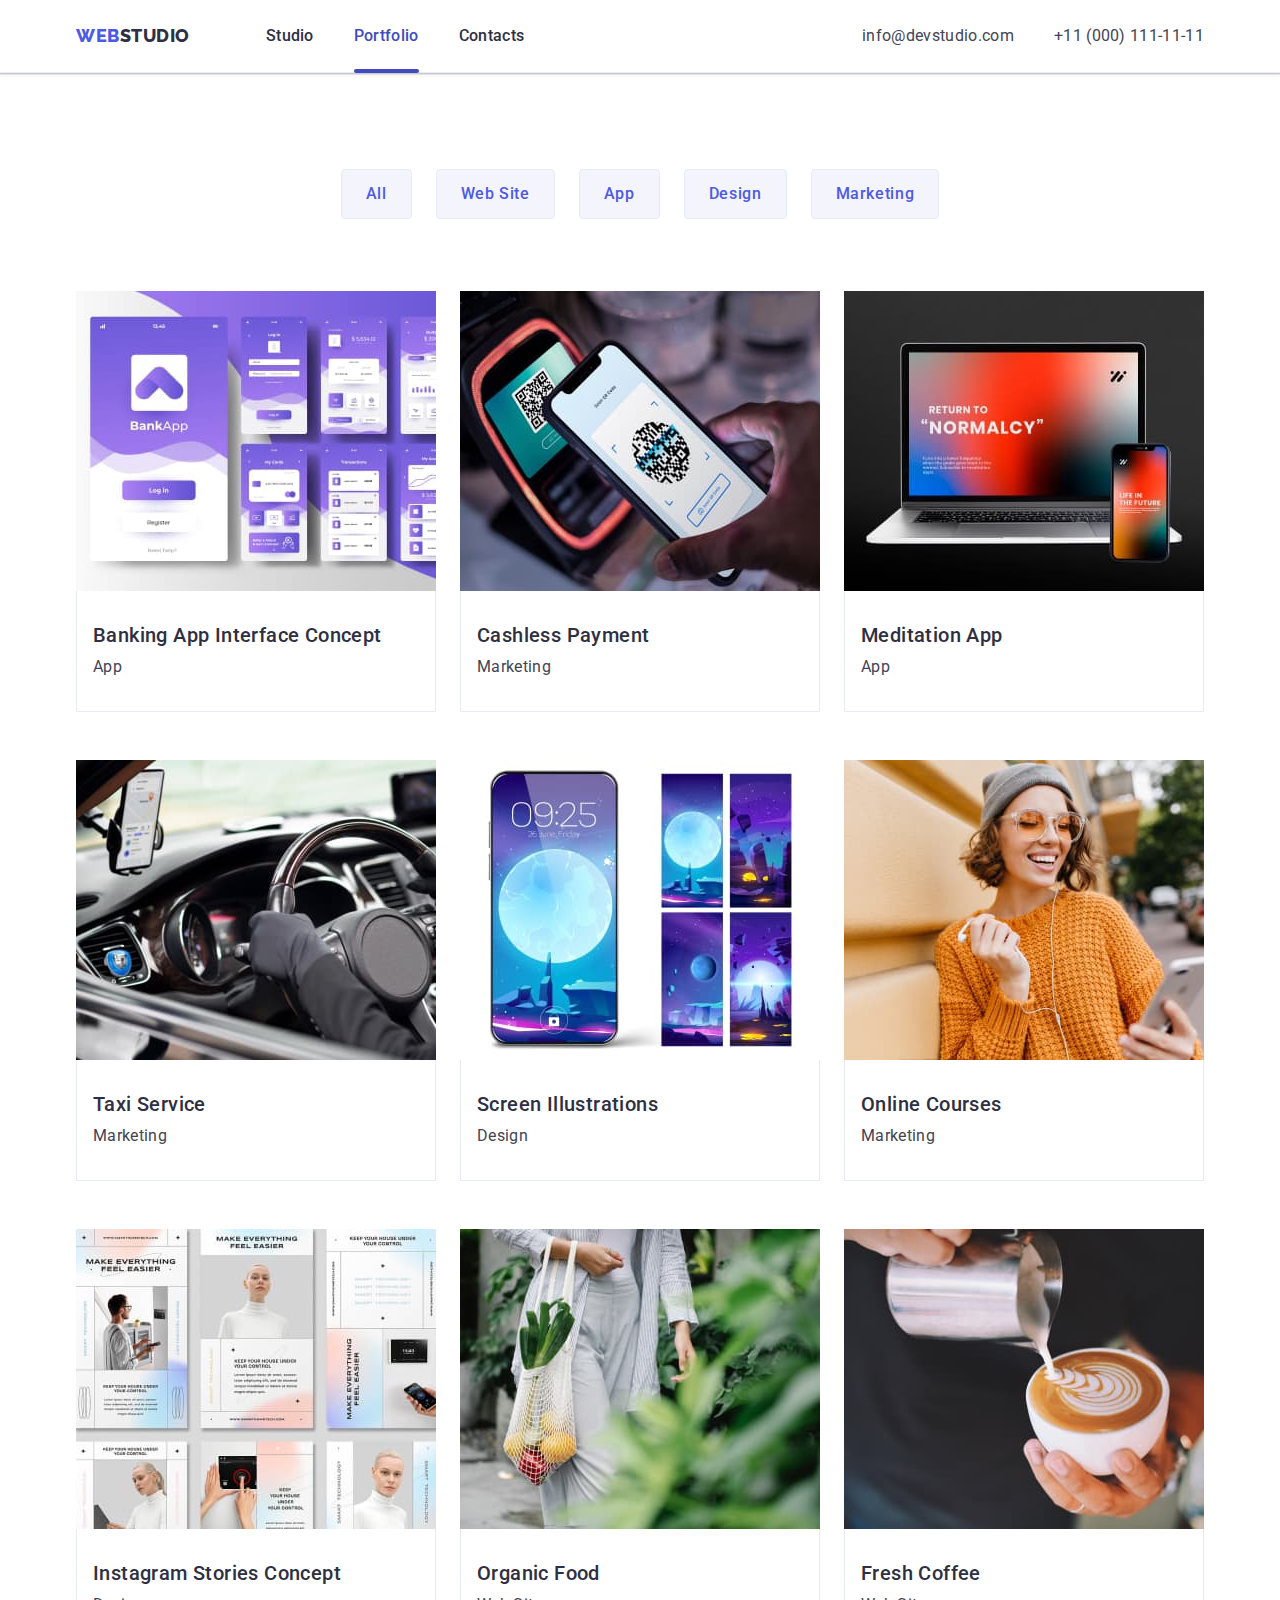
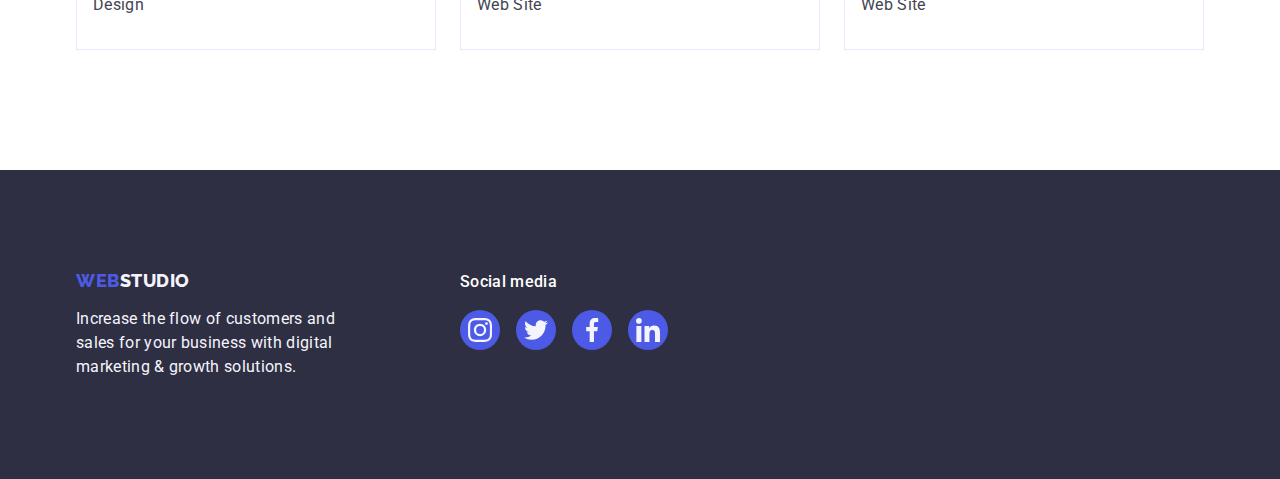
==== portfolio.html @ ef053e29 "index.html" ====
<!DOCTYPE html>
<html lang="en">

<head>
    <meta charset="UTF-8">
    <meta http-equiv="X-UA-Compatible" content="IE=edge">
    <meta name="viewport" content="width=device-width, initial-scale=1.0">
    <title>WebStudio Portfolio</title>

    <link rel="stylesheet"
        href="https://cdnjs.cloudflare.com/ajax/libs/modern-normalize/1.1.0/modern-normalize.min.css">

    <link rel="preconnect" href="https://fonts.googleapis.com">
    <link rel="preconnect" href="https://fonts.gstatic.com" crossorigin>
    <link
        href="https://fonts.googleapis.com/css2?family=Raleway:wght@800&family=Roboto:wght@400;500;700;900&display=swap"
        rel="stylesheet">

    <link rel="stylesheet" href="./css/styles.css">
</head>

<body>

    <!--Header-->

    <header class="page-header">
        <div class="container header-container">
            <nav class="page-nav">
                <a href="./index.html" class="logo link">Web<span class="logo-part-dark">Studio</span></a>

                <ul class="menu list">
                    <li class="menu-item"><a class="menu-link link" href="./index.html">Studio</a></li>
                    <li class="menu-item"><a class="menu-link current-menu-link link" href="./portfolio.html">Portfolio</a></li>
                    <li class="menu-item"><a class="menu-link link" href="">Contacts</a></li>

                </ul>
            </nav>
            <address class="contact-ifo link">
                <ul class="contact-info-list list">
                    <li class="contact-item"><a class="contact-data link"
                            href="mailto:info@devstudio.com">info@devstudio.com</a>
                    </li>
                    <li class="contact-item"><a class="contact-data link" href="tel:+110001111111">+11 (000)
                            111-11-11</a>
                    </li>
                </ul>
            </address>
        </div>
    </header>
    <main>

        <section class="portfolio-cards-section">

            <div class="portfolio-container container">

                <h1 hidden>Our Projects</h1>

                <!-- Buttons-->

                <ul class="filter-button-list list">
                    <li class="button-list-item">
                        <button class="filter-button" type="button">All</button>
                    </li>
                    <li class="button-list-item">
                        <button class="filter-button" type="button">Web Site</button>
                    </li>
                    <li class="button-list-item">
                        <button class="filter-button" type="button">App</button>
                    </li>
                    <li class="button-list-item">
                        <button class="filter-button" type="button">Design</button>
                    </li>
                    <li class="button-list-item">
                        <button class="filter-button" type="button">Marketing</button>
                    </li>
                </ul>


       <!-- Cards Section -->
       
        <ul class="projects-card-list list">
          <li class="project-card">

            <a class="project-link link" href="">
              <div class="product-action">
            <img
              src="./images/banking.jpg"
              alt="apps screens"
              width="360"
              height="300"
            />

            <p class="overlay">
              14 Stylish and User-Friendly App Design Concepts · Task Manager App · Calorie
              Tracker App · Exotic Fruit Ecommerce App · Cloud Storage App
            </p>
          </div>
            <div class="portfolio-card-content">
            <h2 class="description-title portfolio-description-title">Banking App Interface Concept</h2>
            <p class="description-text portfolio-description-text">App</p>
          </div>
          </a>
          </li>

          <li class="project-card">
            <a class="project-link link" href="">
              <div class="product-action">
            <img
              src="./images/cashless.jpg"
              alt="phone paymant"
              width="360"
              height="300"
            />
            <p class="overlay">
              14 Stylish and User-Friendly App Design Concepts · Task Manager App · Calorie
              Tracker App · Exotic Fruit Ecommerce App · Cloud Storage App
            </p>
              </div>
            <div class="portfolio-card-content">
            <h2 class="description-title portfolio-description-title">Cashless Payment</h2>
            <p class="description-text portfolio-description-text">Marketing</p>
          </div>
          </a>
          </li>

          <li class="project-card">
            <a class="project-link link" href="">
              <div class="product-action">
            <img
              src="./images/meditation.jpg"
              alt="laptop & phone"
              width="360"
              height="300"
            />
            <p class="overlay">
              14 Stylish and User-Friendly App Design Concepts · Task Manager App · Calorie
              Tracker App · Exotic Fruit Ecommerce App · Cloud Storage App
            </p>
             </div> 
            <div class="portfolio-card-content">
            <h2 class="description-title portfolio-description-title">Meditation App</h2>
            <p class="description-text portfolio-description-text">App</p>
          </div>
          </a>
          </li>

          <li class="project-card">
            <a class="project-link link" href="">
              <div class="product-action">
            <img
              src="./images/taxi.jpg"
              alt="Car driving"
              width="360"
              height="300"
            />
            <p class="overlay">
              14 Stylish and User-Friendly App Design Concepts · Task Manager App · Calorie
              Tracker App · Exotic Fruit Ecommerce App · Cloud Storage App
            </p>
             </div> 
            <div class="portfolio-card-content">
            <h2 class="description-title portfolio-description-title">Taxi Service</h2>
            <p class="description-text portfolio-description-text">Marketing</p>
          </div>
          </a>
          </li>

          <li class="project-card">
            <a class="project-link link" href="">
              <div class="product-action">
            <img
              src="./images/screen-illustrations.jpg"
              alt="screen-illustrations"
              width="360"
              height="300"
            />
            <p class="overlay">
              14 Stylish and User-Friendly App Design Concepts · Task Manager App · Calorie
              Tracker App · Exotic Fruit Ecommerce App · Cloud Storage App
            </p>
              </div>
            <div class="portfolio-card-content">
            <h2 class="description-title portfolio-description-title">Screen Illustrations</h2>
            <p class="description-text portfolio-description-text">Design</p>
          </div>
          </a>
          </li>

          <li class="project-card">
            <a class="project-link link" href="">
              <div class="product-action">
            <img
              src="./images/online-courses.jpg"
              alt="woman using phone"
              width="360"
              height="300"
            />
            <p class="overlay">
              14 Stylish and User-Friendly App Design Concepts · Task Manager App · Calorie
              Tracker App · Exotic Fruit Ecommerce App · Cloud Storage App
            </p>
              </div>
            <div class="portfolio-card-content">
            <h2 class="description-title portfolio-description-title">Online Courses</h2>
            <p class="description-text portfolio-description-text">Marketing</p>
          </div>
          </a>
          </li>

          <li class="project-card">
            <a class="project-link link" href="">
              <div class="product-action">
            <img
              src="./images/instagram-stories-concept.jpg"
              alt="instagram screens"
              width="360"
              height="300"
            />
            <p class="overlay">
              14 Stylish and User-Friendly App Design Concepts · Task Manager App · Calorie
              Tracker App · Exotic Fruit Ecommerce App · Cloud Storage App
            </p>
              </div>
            <div class="portfolio-card-content">
            <h2 class="description-title portfolio-description-title">Instagram Stories Concept</h2>
            <p class="description-text portfolio-description-text">Design</p>
          </div>
          </a>
          </li>

          <li class="project-card">
            <a class="project-link link" href="">
              <div class="product-action">
            <img
              src="./images/organic-food.jpg"
              alt="Organic Food in bag"
              width="360"
              height="300"
            />
            <p class="overlay">
              14 Stylish and User-Friendly App Design Concepts · Task Manager App · Calorie
              Tracker App · Exotic Fruit Ecommerce App · Cloud Storage App
            </p>
              </div>
            <div class="portfolio-card-content">
            <h2 class="description-title portfolio-description-title">Organic Food</h2>
            <p class="description-text portfolio-description-text">Web Site</p>
          </div>
          </a>
          </li>

          <li class="project-card">
            <a class="project-link link" href="">
              <div class="product-action">
            <img
              src="./images/fresh-coffee.jpg"
              alt="cup of coffee"
              width="360"
              height="300"
            />
            <p class="overlay">
              14 Stylish and User-Friendly App Design Concepts · Task Manager App · Calorie
              Tracker App · Exotic Fruit Ecommerce App · Cloud Storage App
            </p>
          </div>
            <div class="portfolio-card-content">
            <h2 class="description-title portfolio-description-title">Fresh Coffee</h2>
            <p class="description-text portfolio-description-text">Web Site</p>
          </div>
          </a>
          </li>
        </ul>
      </div>
      </section>
    
    </main>

    <!-- Footer -->
    <footer class="page-footer">
      <div class="footer-container container">

          <div class="footer-info">
              <a class="link footer-link" href="./index.html">Web<span class="logo-part-light">Studio</span></a>

              <p class="footer-text">Increase the flow of customers and sales for your
                  business with digital marketing & growth solutions.</p>
          </div>

          <div class="social-media-footer">

              <p class="social-media-text">Social media</p>

              <ul class="social-list-footer list">

                  <li class="social-list-item">

                      <a href="" class="footer-list-link">

                          <svg class="social-list-icon" aria-label="instagram icon" width="24" height="24">
                              <use href="./images/icons.svg#icon-instagram"></use>
                          </svg>
                      </a>
                  </li>

                  <li class="social-list-item">

                      <a href="" class="footer-list-link">
                          <svg class="social-list-icon" aria-label="twitter icon" width="24" height="24">
                              <use href="./images/icons.svg#icon-twitter"></use>
                          </svg>
                      </a>

                  </li>

                  <li class="social-list-item">
                      <a href="" class="footer-list-link">
                          <svg class="social-list-icon" aria-label="facebook icon" width="24" height="24">
                              <use href="./images/icons.svg#icon-facebook"></use>
                          </svg>
                      </a>
                  </li>

                  <li class="social-list-item">
                      <a href="" class="footer-list-link">

                          <svg class="social-list-icon" aria-label="linkedin icon" width="24" height="24">
                              <use href="./images/icons.svg#icon-linkedin"></use>
                          </svg>

                      </a>
                  </li>
              </ul>
          </div>
      </div>
  </footer>
</body>

</html>
---- css/styles.css ----
/* Studio Page */

:root {
  --logo-brand-color: #4d5ae5;
  --pressed-state-color: #404bbf;
  --body-brand-color: #2e2f42;
  --success-messages-color: #31d0aa;
  --body-text-color: #434455;
  --helper-text-color: #8e8f99;
  --subtle-background-color: #e7e9fc;
  --light-mode-background-color: #f4f4fd;
  --overlay-color: #2e2f42;
  --hero-color: #2e2f42;
  --page-background-color: #ffffff;
  --modal-background-color: #fcfcfc;
  --time-function: cubic-bezier(0.4, 0, 0.2, 1);
  --main-font-family: 'Roboto', sans-serif;
}
body {
  font-family: "Roboto", sans-serif;
  color: var(--body-text-color);
  font-weight: 400;
  font-size: 16px;
  line-height: 1.5;
  letter-spacing: 0.02em;
  background-color: var(--page-background-color);
}

h1,
h2,
h3,
h4,
p {
  margin-top: 0;
  margin-bottom: 0;
}

ul,
ol {
  margin-top: 0;
  margin-bottom: 0;
  padding-left: 0;
}

img {
  display: block;
}

button:hover,
button:focus {
  background-color: var(--pressed-state-color);
}

.list {
  list-style: none;
}

.container {
  width: 1158px;
  margin-left: auto;
  margin-right: auto;
  padding-right: 15px;
  padding-left: 15px;
}

/* --Page Header-- */

.page-header {
  display: flex;
  align-items: center;
  border-bottom-style: solid;
  border-bottom-width: 1px;
  border-bottom-color: var(--subtle-background-color);
  box-shadow: 0px 2px 1px rgba(46, 47, 66, 0.08),
    0px 1px 1px rgba(46, 47, 66, 0.16), 0px 1px 6px rgba(46, 47, 66, 0.08);
}

.header-container {
  display: flex;
  align-items: center;
  justify-content: space-between;
  padding-top: 24px;
  padding-bottom: 24px;
  width: 1158px;
  padding: 0 15px;
}

.page-nav {
  display: flex;
  align-items: center;
  /* column-gap: 76px; */
}
.menu {
  display: flex;
  gap: 40px;
}

.logo {
  font-family: "Raleway", sans-serif;
  font-weight: 800;
  font-size: 18px;
  line-height: 1.17;
  letter-spacing: 0.03em;
  text-transform: uppercase;
  color: var(--logo-brand-color);
  margin-right: 76px;
}

.logo-part-dark {
  color: var(--body-brand-color);
}
.logo-part-light {
  color: var(--light-mode-background-color);
  display: inline-block;
}

.link {
  text-decoration: none;
  font-style: normal;
}

.link:hover,
.link:focus {
  color: var(--pressed-state-color);
  
}

.menu-link {
  font-family: var(--main-font-family);
  font-weight: 500;
  font-size: 16px;
  line-height: 1.5;
  letter-spacing: 0.02em;
  padding: 24px 0;
  display: block;
  color: var(--body-brand-color);
  transition: color 250ms cubic-bezier(0.4, 0, 0.2, 1);
}
.menu-link:hover,
.menu-link:focus {
  color: var(--pressed-state-color);
  
}

/* .menu-link:hover:after {
  content: '';
  position: absolute;
  left: 0;
  bottom: 0;
  display: block;
  width: 100%;
  height: 4px;
  left: 0px;
  bottom: -1px;
  border-radius: 2px;
  background-color: var(--pressed-state-color);
  transition: var(--time-function);
} */
.current-menu-link {
  position: relative;
  color: var(--pressed-state-color);
}
.current-menu-link::after {
  content: '';
  position: absolute;
  display: block;
  width: 100%;
  height: 4px;
  left: 0px;
  bottom: -1px;
  background: var(--pressed-state-color);
  border-radius: 2px;
}



.contact-info {
  font-style: normal;
}

.contact-info-list {
  display: flex;
  gap: 40px;
}

.contact-data {
  color: var(--body-text-color);
  font-weight: 400;
  transition: color 250ms cubic-bezier(0.4, 0, 0.2, 1);

}

.contact-item {
  font-style: normal;
  font-weight: 400;
  color: var(--body-text-color);
  
}

/* ---Hero Section--- */

.hero-container {
  display: flex;
  text-align: center;
  align-items: center;
  flex-direction: column;
  gap: 48px;

}

.hero {
  margin-left: auto;
  margin-right: auto;
  background-color: var(--hero-color);
  background-image: linear-gradient(
      rgba(46, 47, 66, 0.7),
      rgba(46, 47, 66, 0.7)
    ),
    url(../images/bg.jpg);
  background-size: cover;
  max-width: 1440px;
  background-repeat: no-repeat;
  background-position: center;
}

.page-main-title {
  font-weight: 700;
  font-size: 56px;
  line-height: 1.07;
  letter-spacing: 0.02em;
  max-width: 496px;
  height: 120px;
  text-align: center;
  color: var(--page-background-color);
  margin-top: 188px;
}
.modal-open-btn {
  background-color: var(--logo-brand-color);
  font-weight: 500;
  font-size: 16px;
  line-height: 1.5;
  letter-spacing: 0.04em;
  cursor: pointer;
  color: var(--page-background-color);
  padding: 16px 32px;
  min-width: 169px;
  height: 56px;
  border: none;
  border-radius: 4px;
  margin-bottom: 188px;
  box-shadow: 0px 4px 4px rgba(0, 0, 0, 0.15);
  transition: background-color 250ms cubic-bezier(0.4, 0, 0.2, 1);

}

.modal-open-btn:hover,
.modal-open-btn:focus {
  box-shadow: 0px 4px 4px rgba(0, 0, 0, 0.15);
  transition: var(--timing-function);

  
}
.section-title {
  font-weight: 700;
  font-size: 36px;
  line-height: 1.11;
  letter-spacing: 0.02em;
  text-align: center;
  text-transform: capitalize;
  color: var(--hero-color);
  margin-bottom: 72px;
}

.description-title {
  font-weight: 500;
  font-size: 20px;
  line-height: 1.2;
  letter-spacing: 0.02em;
  color: var(--hero-color);
  text-align: center;
  margin-bottom: 8px;
}

/* --Our Advantages Section-- */

.advantages-img-list {
  display: flex;
  justify-content: center;
  gap: 24px;
  margin-bottom: 8px;
}

.advantages-section-icon {
  display: flex;
  align-items: center;
  justify-content: center;
  height: 112px;
  background-color: var(--light-mode-background-color);
  border-radius: 4px;
  margin-bottom: 8px;
}

.advantages-img-icon {
  margin: 24px 100px;
}
.services-section-title {
  margin-bottom: 72px;
}

.our-advantages-section {
  padding-top: 120px;
}
.our-advantages-list {
  display: flex;
  gap: 24px;
  flex-basis: calc(100% - 48px / 3);
}

.our-services-list {
  display: flex;
  gap: 24px;
}

.advantages-list-item {
  width: calc((100%-72px) / 4);
}

.advantages-title {
  text-align: left;
}

/* ---------Our Services Section--------- */

.our-services-list {
  display: flex;
  gap: 24px;
  flex-basis: calc(100% - 48px / 3);
}

.our-services-list-item {
  width: calc(100% - 48px / 3);
}
/* -Our Team Section*/

.our-services-section {
  margin-top: 120px;
}

.our-team-section {
  background-color: var(--light-mode-background-color);
  margin-top: 120px;
  padding-top: 120px;
  padding-bottom: 120px;
}


.ourteam-section-title {
  margin-bottom: 72px;
}
.our-team-list {
  display: flex;
  gap: 24px;
}

.our-team-list-item {
  width: calc(100% - 72px / 4);
  box-shadow: 0px 1px 6px rgba(46, 47, 66, 0.08),
    0px 1px 1px rgba(46, 47, 66, 0.16), 0px 2px 1px rgba(46, 47, 66, 0.08);
    transition: var(--time-function);

}

.card-text {
  text-align: center;
}


.our-team-list-content {
  padding: 32px 0;
}

.our-team-list-item {
  border-radius: 0px 0px 4px 4px;
}

.card {
  background-color: var(--page-background-color);
}

/* --Customers Section-- */

.customers-section {
  padding: 120px 0;
}

.customers-section-title {
  margin-bottom: 72px;
  line-height: 1.1;
}

.customers-list-icon {
  margin: 16px 32px;
  fill: currentColor;
}

.customers-list {
  display: flex;
  justify-content: center;
  gap: 24px;
}

.customers-list-link {
  display: flex;
  justify-content: center;
  width: 100%;
  height: 100%;
  border-radius: 4px;
  align-items: center;
  color: var(--helper-text-color);
  border: 1px solid var(--helper-text-color);
  transition: border-color 250ms cubic-bezier(0.4, 0, 0.2, 1),
    color 250ms cubic-bezier(0.4, 0, 0.2, 1);

}
.customers-list-item {
  width: calc((100% - 120px) / 6);
  height: 88px;
}

.customers-list-link:hover,
.customers-list-link:focus {
  color: var(--pressed-state-color);
  border: 1px solid var(--pressed-state-color);
  
}

/* --Footer-- */

.footer-container {
  display: flex;
  align-items: baseline;
}

.footer-info {
  margin-right: 120px;
}

.page-footer {
  background-color: var(--hero-color);
  padding: 100px 0;
}

.footer-text {
  color: var(--light-mode-background-color);
  width: 264px;
}

.footer-link {
  display: inline-block;
  margin-bottom: 16px;
  font-family: "Raleway", sans-serif;
  font-weight: 800;
  font-size: 18px;
  line-height: 1.17;
  letter-spacing: 0.03em;
  color: var(--logo-brand-color);
  text-transform: uppercase;
  
}

.social-media-text {
  margin-bottom: 16px;
  
  font-weight: 500;
  color: var(--page-background-color);
}

.social-list-footer {
  display: flex;
  justify-content: center;
  gap: 16px;
  margin-top: 8px;
}

.footer-list-link {
  display: flex;
  justify-content: center;
  width: 40px;
  height: 40px;
  border-radius: 50%;
  background-color: var(--logo-brand-color);
  align-items: center;
  transition: background-color 250ms cubic-bezier(0.4, 0, 0.2, 1);
}

.footer-list-link:hover,
.footer-list-link:focus {
  background-color: var(--success-messages-color);
  transition: var(--time-function);
.

}

/*--Portfolio Page-- */

/* --Buttons-- */

.portfolio-cards-section {
  padding: 96px 0 120px;
}

.filter-button-list {
  display: flex;
  justify-content: center;
  margin-bottom: 72px;
  gap: 24px;
}

.filter-button:hover,
.filter-button:focus {
  cursor: pointer;
  color: var(--page-background-color);
  border: 1px solid transparent;
  box-shadow: 0px 3px 1px rgba(0, 0, 0, 0.1), 0px 2px 1px rgba(0, 0, 0, 0.08),
    0px 2px 2px rgba(0, 0, 0, 0.12);
    transition: var(--time-function);

}
/* .button-list-item{
  transition: color 250ms cubic-bezier(0.4, 0, 0.2, 1), background-color 250ms cubic-bezier(0.4, 0, 0.2, 1), border-color 250ms cubic-bezier(0.4, 0, 0.2, 1), box-shadow 250ms cubic-bezier(0.4, 0, 0.2, 1);
} */

.filter-button {
  font-weight: 500;
  font-size: 16px;
  line-height: 1.5;
  letter-spacing: 0.04em;
  color: var(--logo-brand-color);
  background-color: var(--light-mode-background-color);
  padding: 12px 24px;
  border: 1px solid var(--subtle-background-color);
  border-radius: 4px;
  min-width: 69px;
  transition: color 250ms cubic-bezier(0.4, 0, 0.2, 1),
    background-color 250ms cubic-bezier(0.4, 0, 0.2, 1),
    border-color 250ms cubic-bezier(0.4, 0, 0.2, 1), box-shadow 250ms cubic-bezier(0.4, 0, 0.2, 1);
    

}

/* --Cards Section-- */

.projects-card-list {
  display: flex;
  flex-wrap: wrap;
  flex-basis: calc(100% / 9 - 24px);
  
  column-gap: 24px;
  row-gap: 48px;
}

.project-link {
  display: block;
  
  transition: box-shadow 250ms cubic-bezier(0.4, 0, 0.2, 1);
  
}

.project-link:hover,
.project-link:focus {
  box-shadow: 0px 1px 6px rgba(46, 47, 66, 0.08),
    0px 1px 1px rgba(46, 47, 66, 0.16), 0px 2px 1px rgba(46, 47, 66, 0.08);
    transition: var(--time-function);

}

.project-card {
  flex-basis: calc((100% - 48px) / 3);
  
}
.product-action {
  position: relative;
  overflow: hidden;
}
.overlay {
  position: absolute;
  top: 0;
  left: 0;
  width: 100%;
  height: 100%;
  padding: 40px 32px;
  font-family: var(--main-font-family);
  font-size: 16px;
  line-height: 1.5;
  letter-spacing: 0.02em;
  background-color: var(--logo-brand-color);
  color: var(--light-mode-background-color);
  overflow: auto;
  transform: translateY(100%);
  transition: transform 250ms cubic-bezier(0.4, 0, 0.2, 1);
}
.project-link:hover .overlay,
.project-link:focus .overlay {
  transform: translateY(0%);
  

}
.portfolio-card-content {
  border: 1px solid var(--subtle-background-color);
  border-top: none;
  padding: 32px 16px;
}
.portfolio-description-title {
  text-align: left;
}

.portfolio-description-text {
  text-align: left;
  margin-top: 8px;
  color: var(--body-text-color);
}

/* Social Media Icons */

.social-list {
  display: flex;
  justify-content: center;
  gap: 24px;
  margin-top: 8px;
  
}

.social-list-icon {
  fill: var(--light-mode-background-color);
  
}

.social-list-link {
  display: flex;
  justify-content: center;
  width: 40px;
  height: 40px;
  border-radius: 50%;
  background-color: var(--logo-brand-color);
  align-items: center;
  transition: background-color 250ms cubic-bezier(0.4, 0, 0.2, 1);

}

.social-list-link:hover,
.social-list-link:focus {
  background-color: var(--pressed-state-color);
  

}

/* Modal */
.backdrop {
position: fixed;
top: 0;
left: 0;
z-index: 100;
width: 100%;
height: 100%;
background-color: rgba(46, 47, 66, 0.4);
transition: opacity 250ms cubic-bezier(0.4, 0, 0.2, 1),
    visibility 250ms cubic-bezier(0.4, 0, 0.2, 1);

}
.modal {
  position: absolute;
  top: 50%;
  left: 50%;
  transform: translate(-50%, -50%);
  width: 408px;
  min-height: 584px;
  background-color: #fcfcfc;
  box-shadow: 0px 1px 1px rgba(0, 0, 0, 0.14), 0px 1px 3px rgba(0, 0, 0, 0.12),
    0px 2px 1px rgba(0, 0, 0, 0.2);
  border-radius: 4px;
  transition: transform 250ms cubic-bezier(0.4, 0, 0.2, 1);
}
.modal-close-btn {
  position: absolute;
  top: 24px;
  right: 24px;
  display: flex;
  align-items: center;
  justify-content: center;
  padding: 0;
  width: 24px;
  height: 24px;
  padding-left: 0;
  padding-right: 0;
  background-color: var(--subtle-background-color);
  border: 1px solid rgba(0, 0, 0, 0.1);
  border-radius: 50%;
  cursor: pointer; 
  transition: background-color 250ms cubic-bezier(0.4, 0, 0.2, 1),
    border 250ms cubic-bezier(0.4, 0, 0.2, 1);
    
    
}
.modal-close-btn:hover,
.modal-close-btn:focus {
  background-color: var(--pressed-state-color);
  border: none;
  
}
.modal-close-btn:hover .modal-close-icon,
.modal-close-btn:focus .modal-close-icon {
  fill: #ffffff;
  
}
.modal-close-icon {
  fill: var(--body-text-color);
  transition: fill 250ms cubic-bezier(0.4, 0, 0.2, 1);
}
.is-hidden {
  opacity: 0;
  visibility: hidden;
  pointer-events: none;
  
}
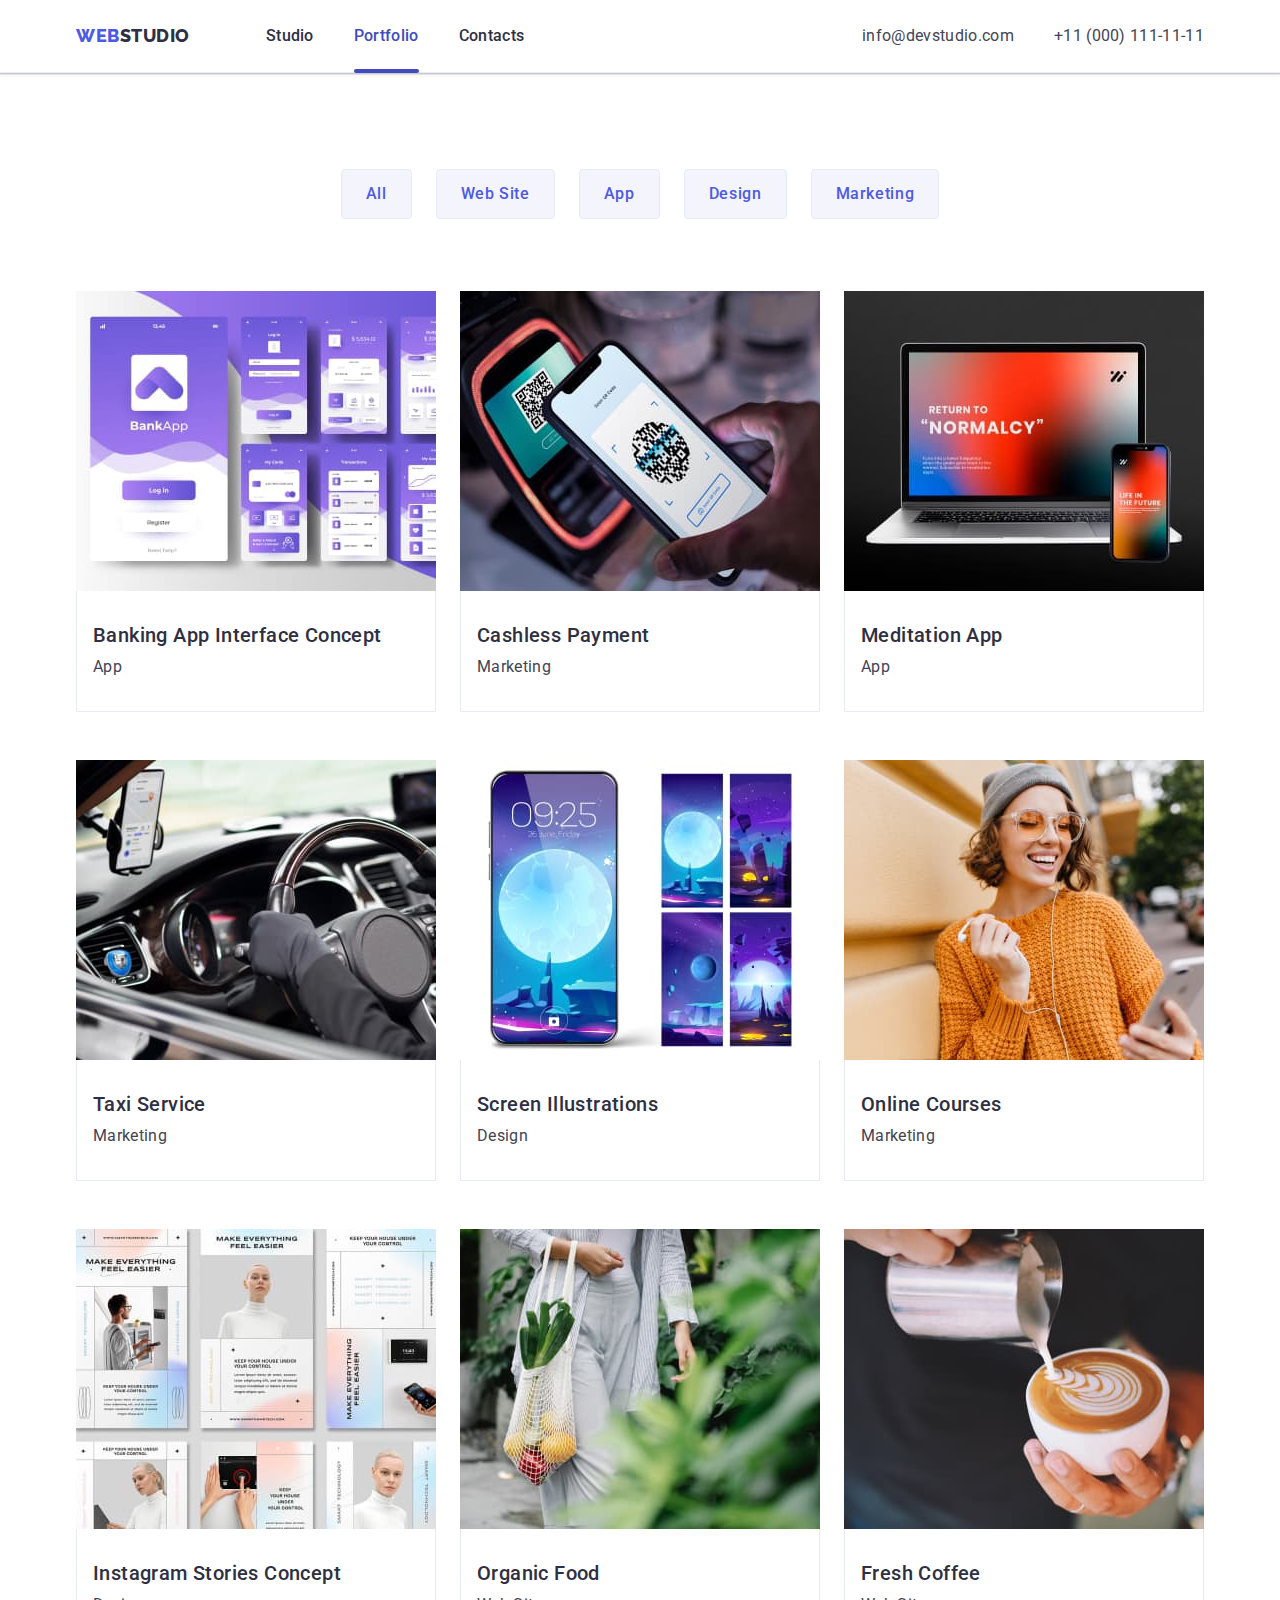
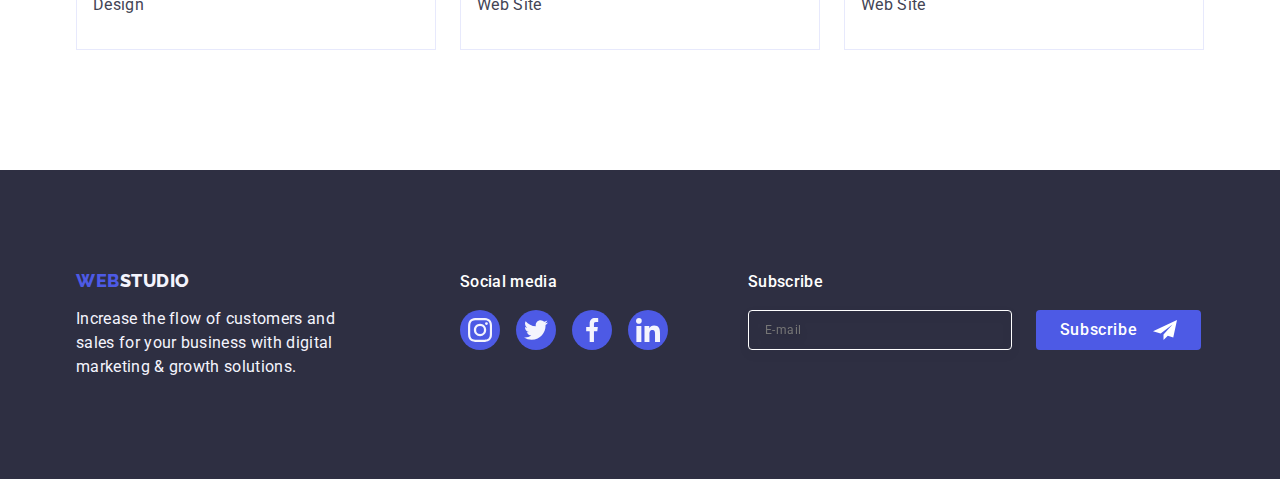
==== commit 7fc103d7: "index.html280523" ====
--- a/portfolio.html
+++ b/portfolio.html
@@ -331,6 +331,25 @@
                   </li>
               </ul>
           </div>
+          <div class="footer-form-container">
+            <p class="footer-form-text">Subscribe</p>
+
+            <form class="footer-form">
+
+                <label class="footer-form-label">
+                    <input class="footer-form-input" name="footer-form-email" type="email" placeholder="E-mail">
+                </label>
+
+                <button class="footer-form-button" type="submit">Subscribe
+
+                    <svg class="footer-icon" width="24" height="24">
+                        <use href="./images/icons.svg#icon-subscribe"></use>
+                    </svg>
+                </button>
+
+            </form>
+
+        </div>
       </div>
   </footer>
 </body>
--- a/css/styles.css
+++ b/css/styles.css
@@ -497,7 +497,7 @@
 .footer-list-link:focus {
   background-color: var(--success-messages-color);
   transition: var(--time-function);
-.
+
 
 }
 
@@ -654,6 +654,67 @@
 
 }
 
+/* Footer-Form */
+.footer-form-text {
+  margin-bottom: 16px;
+  font-weight: 500;
+  font-size: 16px;
+  line-height: 1.5;
+  letter-spacing: 0.02em;
+  color: var(--page-background-color);
+}
+
+.footer-form {
+  display: flex;
+}
+
+.footer-form-label {
+  margin-right: 24px;
+}
+
+.footer-form-input {
+  width: 264px;
+  height: 40px;
+  border: 1px solid var(--page-background-color);
+  background-color: transparent;
+  font-size: 12px;
+  line-height: 1.5;
+  letter-spacing: 0.04em;
+  padding-left: 16px;
+  filter: drop-shadow(0px 4px 4px rgba(0, 0, 0, 0.15));
+  border-radius: 4px;
+  color: var(--page-background-color);
+}
+
+.footer-form-container {
+  margin-left: 80px;
+}
+
+.footer-form-button {
+  min-width: 165px;
+  height: 40px;
+  display: flex;
+  justify-content: center;
+  align-items: center;
+  font-size: 16px;
+  font-weight: 500;
+  line-height: 1.5;
+  letter-spacing: 0.04em;
+  color: var(--page-background-color);
+  cursor: pointer;
+  background-color: var(--logo-brand-color);
+  border: none;
+  border-radius: 4px;
+
+  transition: background-color 250ms var(--time-function);
+}
+
+.footer-icon {
+  margin-left: 16px;
+  fill: var(--page-background-color);
+}
+
+
 /* Modal */
 .backdrop {
 position: fixed;
@@ -674,6 +735,7 @@
   transform: translate(-50%, -50%);
   width: 408px;
   min-height: 584px;
+  padding: 24px;
   background-color: #fcfcfc;
   box-shadow: 0px 1px 1px rgba(0, 0, 0, 0.14), 0px 1px 3px rgba(0, 0, 0, 0.12),
     0px 2px 1px rgba(0, 0, 0, 0.2);
@@ -709,7 +771,7 @@
 }
 .modal-close-btn:hover .modal-close-icon,
 .modal-close-btn:focus .modal-close-icon {
-  fill: #ffffff;
+  fill: var(--page-background-color);
   
 }
 .modal-close-icon {
@@ -721,4 +783,213 @@
   visibility: hidden;
   pointer-events: none;
   
+}
+
+/* Contact Form */
+.contact-form {
+  margin-top: 48px;
+}
+
+.modal-text{
+  font: var(--main-font-family);
+  font-weight: 500;
+  size: 16px;
+  line-height: 24px;
+  letter-spacing: 2%;
+  text-align: center;
+  margin-bottom: 16px;
+ 
+}
+
+.contact-form-field-wrapper,
+.contact-form-checkbox-wrapper {
+  
+  display: block;
+  
+}
+
+.contact-form-input-wrapper{
+position: relative;
+display: block;
+margin-bottom: 8px;
+
+
+
+}
+
+.contact-form-input {
+  
+  width: 100%;
+  height: 40px;
+  padding-left: 38px;
+  border: 1px solid rgba(46, 47, 66, 0.4);
+  border-radius: 4px;
+  transition: border-color var(--time-function);
+  padding-bottom: 8px;
+  padding-top: 8px;
+
+  
+  
+  
+
+}
+.contact-form-input:focus {
+  outline: none;
+border-color: var(--logo-brand-color);
+
+}
+.contact-form-field-desc {
+ display: block;
+  font-family: var(--main-font-family);
+  font-style: normal;
+  font-weight: 400;
+  font-size: 12px;
+  color: var(--helper-text-color);
+  line-height: 14px;
+  /* identical to box height */
+  letter-spacing: 0.01em;
+  margin-bottom: 4px;
+ 
+}
+.contact-form-input-icon{
+display: block;
+position: absolute;
+top: 50%;
+padding-left: 16px;
+transform: translateY(-50%);
+fill: var(--body-brand-color);
+transition: fill var(--time-function);
+}
+
+
+.contact-form-input-icon-svg {
+  
+width: 18px;
+height: 24px;
+vertical-align: middle;
+
+}
+
+.contact-form-input:focus + .contact-form-input-icon {
+fill: var(--logo-brand-color);
+
+}
+
+.contact-form-message {
+  width: 100%;
+  height: 138px;
+  resize: none;
+  padding-top: 8px;
+  padding-bottom: 8px;
+  padding-left: 16px;
+  padding-right: 16px;
+  line-height: 1.4;
+  border: 1px solid rgba(46, 47, 66, 0.4);
+  outline: none;
+  border-radius: 4px;
+  margin-bottom: 8px;
+transition: border-color var(--time-function);
+}
+
+.contact-form-message::placeholder {
+font-family: var(--main-font-family);
+font-size: 12px;
+font-weight: 400;
+line-height: 14px;
+letter-spacing: 0.04em;
+color: rgba(46, 47, 66, 0.4);
+
+
+}
+
+.contact-form-message:focus {
+  outline: none;
+  border-color: var(--logo-brand-color);
+}
+
+
+.contact-form-checkbox-wrapper{
+  display: flex;
+  align-items: center;
+font-family: var(--main-font-family);
+font-size: 12px;
+font-weight: 400;
+line-height: 16px;
+letter-spacing: 0.04em;
+text-align: left;
+color: #8E8F99
+
+
+}
+
+.contact-form-checkbox{
+  appearance: none;
+  position: absolute;
+}
+
+.contact-form-own-checkbox {
+  height: 6.9px;
+width: 9.5px;
+left: 3.4px;
+top: 4.2px;
+border-radius: 0px;
+background: var(--light-mode-background-color);
+box-sizing: border-box;
+margin-right: 8px;
+
+width: 16px;
+height: 16px;
+
+/* NAVY BLUE modal */
+
+border: 1px solid rgba(46, 47, 66, 0.4);
+border-radius: 2px;
+padding:2px
+
+
+}
+
+.contact-form-checkbox:focus + .contact-form-own-checkbox {
+  outline: 2px solid rgba(0, 0, 255, 0.5);
+}
+
+.contact-form-checkbox:checked + .contact-form-own-checkbox > .contact-form-checkmark-icon{
+opacity: 1;
+}
+
+.contact-form-checkmark-icon {
+  opacity: 0;
+}
+.contact-form-text link {
+  font-family: var(--main-font-family);
+font-style: normal;
+font-weight: 400;
+font-size: 12px;
+line-height: 16px;
+letter-spacing: 0.04em;
+text-decoration-line: underline;
+
+
+}
+
+.contact-form-submit{
+  display: block;
+  margin-left: auto;
+  margin-right: auto;
+  background-color: var(--logo-brand-color);
+  font-weight: 500;
+  font-size: 16px;
+  line-height: 1.5;
+  letter-spacing: 0.04em;
+  cursor: pointer;
+  color: var(--page-background-color);
+  padding: 16px 32px;
+  min-width: 169px;
+  height: 56px;
+  border: none;
+  border-radius: 4px;
+  margin-bottom: 0;
+  margin-top: 24px;
+  box-shadow: 0px 4px 4px rgba(0, 0, 0, 0.15);
+  transition: background-color 250ms cubic-bezier(0.4, 0, 0.2, 1);
 }